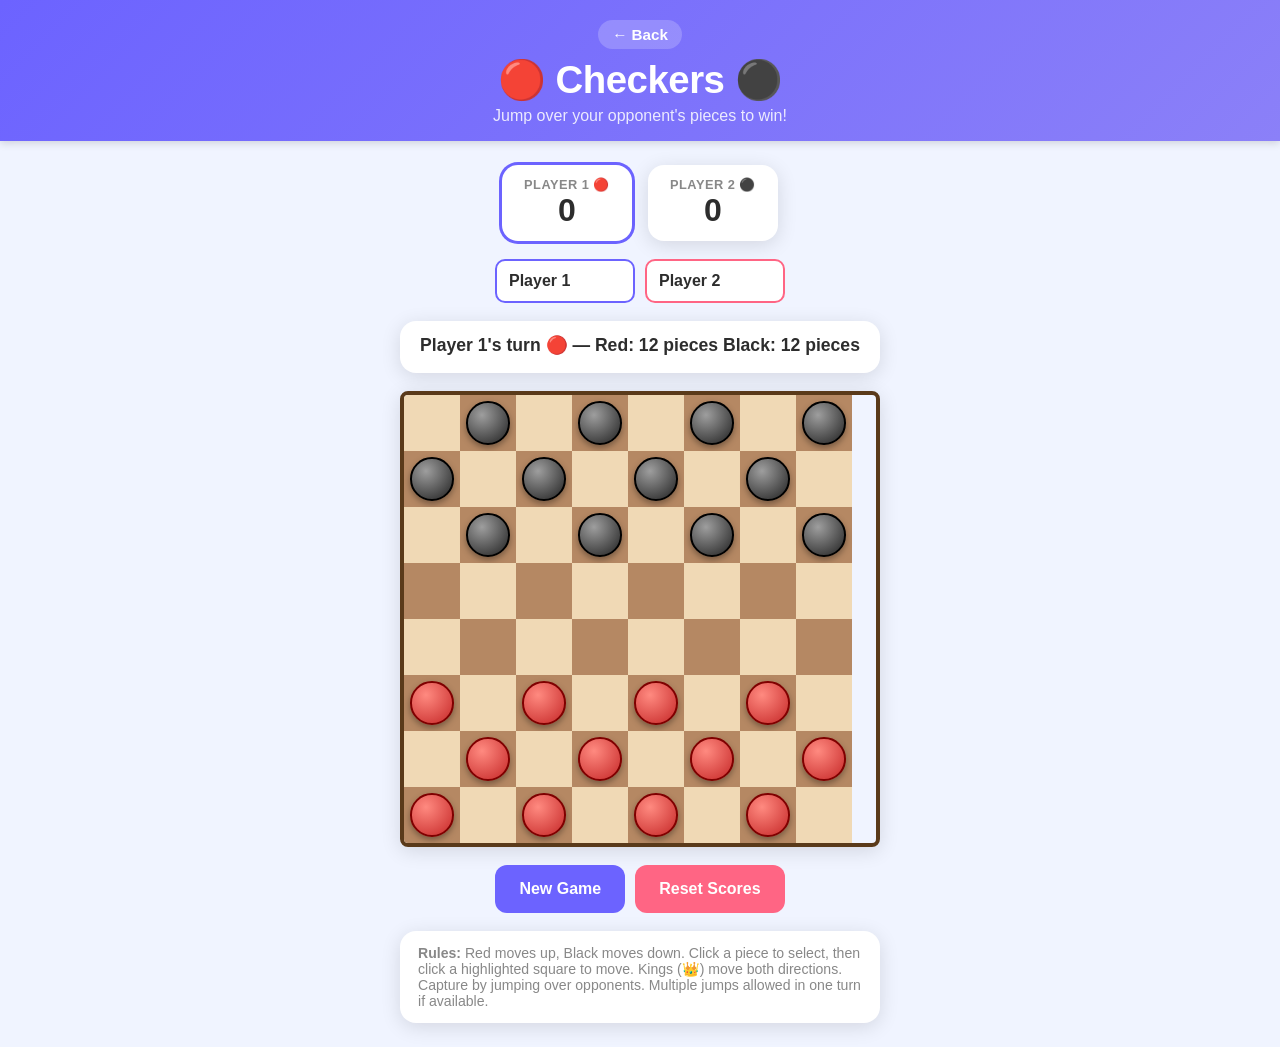
==== games/checkers/index.html @ c9b584e0 "Add casual games website: Tic-Tac-Toe, Checkers, Connect Four, Memory Match, Dots & Boxes Agent-Logs" ====
<!DOCTYPE html>
<html lang="en">
<head>
  <meta charset="UTF-8" />
  <meta name="viewport" content="width=device-width, initial-scale=1.0" />
  <title>Checkers 🔴</title>
  <link rel="stylesheet" href="../../css/styles.css" />
  <style>
    #ck-board {
      display: grid;
      grid-template-columns: repeat(8, 1fr);
      border: 4px solid #5a3a1a;
      border-radius: 8px;
      overflow: hidden;
      box-shadow: var(--shadow);
      touch-action: manipulation;
    }

    .ck-sq {
      aspect-ratio: 1;
      display: flex;
      align-items: center;
      justify-content: center;
      position: relative;
      cursor: pointer;
    }

    .ck-sq.light { background: #f0d9b5; }
    .ck-sq.dark  { background: #b58863; }
    .ck-sq.moveable { background: #aee571; cursor: pointer; }
    .ck-sq.selected { background: #f6f669; }

    .ck-piece {
      width: 78%;
      height: 78%;
      border-radius: 50%;
      display: flex;
      align-items: center;
      justify-content: center;
      font-size: 1.3rem;
      box-shadow: 0 3px 6px rgba(0,0,0,.35);
      transition: transform .1s;
      -webkit-user-select: none;
      user-select: none;
    }

    .ck-piece.p1 {
      background: radial-gradient(circle at 35% 30%, #ff8a80, #c62828);
      border: 2px solid #7f0000;
    }

    .ck-piece.p2 {
      background: radial-gradient(circle at 35% 30%, #9e9e9e, #212121);
      border: 2px solid #000;
    }

    .ck-piece.king::after {
      content: '👑';
      font-size: .8em;
      line-height: 1;
    }

    .ck-sq:active .ck-piece { transform: scale(.9); }
  </style>
</head>
<body>
  <header>
    <a class="back-link" href="../../">← Back</a>
    <h1>🔴 Checkers ⚫</h1>
    <p>Jump over your opponent's pieces to win!</p>
  </header>

  <main>
    <div class="game-wrapper">

      <!-- Scoreboard -->
      <div class="scoreboard">
        <div class="score-box active" id="ck-score-p1">
          <div class="player-label p1-label" id="ck-label-p1">Player 1 🔴</div>
          <div class="player-score" id="ck-pts-p1">0</div>
        </div>
        <div class="score-box" id="ck-score-p2">
          <div class="player-label p2-label" id="ck-label-p2">Player 2 ⚫</div>
          <div class="player-score" id="ck-pts-p2">0</div>
        </div>
      </div>

      <!-- Names -->
      <div style="display:flex;gap:10px;flex-wrap:wrap;justify-content:center;">
        <input id="ck-name-p1" type="text" maxlength="12" placeholder="Player 1" value="Player 1"
               style="font-size:1rem;font-weight:700;padding:8px 12px;border:2px solid var(--color-primary);border-radius:10px;width:140px;min-height:44px;color:var(--color-text);" />
        <input id="ck-name-p2" type="text" maxlength="12" placeholder="Player 2" value="Player 2"
               style="font-size:1rem;font-weight:700;padding:8px 12px;border:2px solid var(--color-secondary);border-radius:10px;width:140px;min-height:44px;color:var(--color-text);" />
      </div>

      <!-- Status -->
      <div class="status-bar" id="ck-status">Player 1's turn 🔴</div>

      <!-- Board -->
      <div style="width:100%;max-width:480px;">
        <div id="ck-board"></div>
      </div>

      <!-- Controls -->
      <div class="controls">
        <button class="btn btn-primary"   id="ck-btn-new">New Game</button>
        <button class="btn btn-secondary" id="ck-btn-reset">Reset Scores</button>
      </div>

      <!-- Rules hint -->
      <div style="max-width:480px;background:#fff;border-radius:var(--radius);box-shadow:var(--shadow);padding:14px 18px;font-size:.88rem;color:var(--color-muted);">
        <strong>Rules:</strong> Red moves up, Black moves down. Click a piece to select, then click a highlighted square to move.
        Kings (👑) move both directions. Capture by jumping over opponents. Multiple jumps allowed in one turn if available.
      </div>

    </div>

    <!-- Win overlay -->
    <div class="win-overlay hidden" id="ck-overlay">
      <div class="win-card">
        <div class="big-emoji" id="ck-win-emoji">🎉</div>
        <h2 id="ck-win-msg">Player 1 wins!</h2>
        <button class="btn btn-primary" id="ck-btn-again">Play Again</button>
      </div>
    </div>
  </main>

  <script>
  // Board is 8x8. Pieces only on dark squares.
  // board[row][col]: null | { player: 1|2, king: bool }
  // Player 1 = Red, starts bottom (rows 5-7), moves up (row decreases)
  // Player 2 = Black, starts top (rows 0-2), moves down (row increases)

  const SIZE = 8;
  let board, currentPlayer, selected, mustJumpFrom, gameOver;
  let scores = { 1: 0, 2: 0 };

  const boardEl   = document.getElementById('ck-board');
  const statusEl  = document.getElementById('ck-status');
  const overlay   = document.getElementById('ck-overlay');
  const winEmoji  = document.getElementById('ck-win-emoji');
  const winMsg    = document.getElementById('ck-win-msg');
  const nameP1El  = document.getElementById('ck-name-p1');
  const nameP2El  = document.getElementById('ck-name-p2');
  const labelP1El = document.getElementById('ck-label-p1');
  const labelP2El = document.getElementById('ck-label-p2');
  const scoreP1El = document.getElementById('ck-score-p1');
  const scoreP2El = document.getElementById('ck-score-p2');

  function p1() { return nameP1El.value.trim() || 'Player 1'; }
  function p2() { return nameP2El.value.trim() || 'Player 2'; }
  function nameOf(p) { return p === 1 ? p1() : p2(); }

  [nameP1El, nameP2El].forEach(el => el.addEventListener('input', () => {
    labelP1El.textContent = p1() + ' 🔴';
    labelP2El.textContent = p2() + ' ⚫';
  }));

  function initBoard() {
    board = Array.from({length: SIZE}, () => Array(SIZE).fill(null));
    for (let r = 0; r < SIZE; r++) {
      for (let c = 0; c < SIZE; c++) {
        if (isDark(r, c)) {
          if (r < 3) board[r][c] = { player: 2, king: false };
          else if (r > 4) board[r][c] = { player: 1, king: false };
        }
      }
    }
  }

  function isDark(r, c) { return (r + c) % 2 === 1; }

  function startGame() {
    initBoard();
    currentPlayer = 1;
    selected = null;
    mustJumpFrom = null;
    gameOver = false;
    overlay.classList.add('hidden');
    renderBoard();
    updateStatus();
    updateHighlight();
  }

  /* ---- Move logic ---- */
  function getMoves(r, c, jumpsOnly = false) {
    const piece = board[r][c];
    if (!piece) return [];
    const moves = [];
    const dirs = [];
    if (piece.player === 1 || piece.king) dirs.push([-1, -1], [-1, 1]); // up
    if (piece.player === 2 || piece.king) dirs.push([1, -1],  [1, 1]);  // down

    for (const [dr, dc] of dirs) {
      const nr = r + dr, nc = c + dc;
      if (!inBounds(nr, nc)) continue;
      if (!board[nr][nc]) {
        if (!jumpsOnly) moves.push({ type: 'move', to: [nr, nc], over: null });
      } else if (board[nr][nc].player !== piece.player) {
        const jr = nr + dr, jc = nc + dc;
        if (inBounds(jr, jc) && !board[jr][jc]) {
          moves.push({ type: 'jump', to: [jr, jc], over: [nr, nc] });
        }
      }
    }
    return moves;
  }

  function inBounds(r, c) { return r >= 0 && r < SIZE && c >= 0 && c < SIZE; }

  function allMovesForPlayer(p, jumpsOnly = false) {
    const all = [];
    for (let r = 0; r < SIZE; r++)
      for (let c = 0; c < SIZE; c++)
        if (board[r][c]?.player === p)
          getMoves(r, c, jumpsOnly).forEach(m => all.push({ r, c, ...m }));
    return all;
  }

  function hasJumps(p) { return allMovesForPlayer(p, true).length > 0; }

  /* ---- Render ---- */
  function renderBoard() {
    boardEl.innerHTML = '';
    const vw = Math.min(window.innerWidth, 480);
    const sqSize = Math.floor((vw - 32) / SIZE);

    const jumpsAvail = hasJumps(currentPlayer);
    let moveableSquares = new Set();

    if (mustJumpFrom) {
      const [mr, mc] = mustJumpFrom;
      getMoves(mr, mc, true).forEach(m => moveableSquares.add(m.to.join(',')));
    } else if (selected) {
      const moves = getMoves(selected[0], selected[1], jumpsAvail);
      moves.forEach(m => moveableSquares.add(m.to.join(',')));
    }

    for (let r = 0; r < SIZE; r++) {
      for (let c = 0; c < SIZE; c++) {
        const sq = document.createElement('div');
        const dark = isDark(r, c);
        const isSel  = selected && selected[0] === r && selected[1] === c;
        const isMove = dark && moveableSquares.has(`${r},${c}`);

        sq.className = 'ck-sq ' + (!dark ? 'light' : isSel ? 'selected' : isMove ? 'moveable' : 'dark');
        sq.style.width  = sqSize + 'px';
        sq.style.height = sqSize + 'px';

        const piece = board[r][c];
        if (piece) {
          const pd = document.createElement('div');
          pd.className = 'ck-piece p' + piece.player + (piece.king ? ' king' : '');
          sq.appendChild(pd);
        }

        sq.addEventListener('click', () => handleSquareClick(r, c));
        boardEl.appendChild(sq);
      }
    }

    boardEl.style.gridTemplateColumns = `repeat(${SIZE}, ${sqSize}px)`;
  }

  function handleSquareClick(r, c) {
    if (gameOver) return;

    const piece = board[r][c];
    const jumpsAvail = hasJumps(currentPlayer);
    const activeFrom = mustJumpFrom || selected;

    // Clicking own piece
    if (piece && piece.player === currentPlayer) {
      if (mustJumpFrom) return; // must continue jump chain
      selected = [r, c];
      renderBoard();
      return;
    }

    // Clicking empty square — try to move
    if (!piece && activeFrom) {
      const [fr, fc] = activeFrom;
      const moves = getMoves(fr, fc, jumpsAvail);
      const move = moves.find(m => m.to[0] === r && m.to[1] === c);
      if (move) {
        applyMove(fr, fc, move);
        return;
      }
    }

    // Click empty non-moveable or opponent — deselect
    if (!mustJumpFrom) { selected = null; renderBoard(); }
  }

  function applyMove(fr, fc, move) {
    const piece = board[fr][fc];
    board[move.to[0]][move.to[1]] = piece;
    board[fr][fc] = null;

    if (move.over) {
      board[move.over[0]][move.over[1]] = null;
    }

    // King promotion
    if (piece.player === 1 && move.to[0] === 0) piece.king = true;
    if (piece.player === 2 && move.to[0] === SIZE - 1) piece.king = true;

    // Multi-jump check
    if (move.over) {
      const furtherJumps = getMoves(move.to[0], move.to[1], true);
      if (furtherJumps.length > 0) {
        mustJumpFrom = move.to;
        selected = move.to;
        renderBoard();
        return;
      }
    }

    mustJumpFrom = null;
    selected = null;

    // Check win
    const opponent = currentPlayer === 1 ? 2 : 1;
    const oppMoves = allMovesForPlayer(opponent);
    const oppPieces = countPieces(opponent);

    if (oppPieces === 0 || oppMoves.length === 0) {
      gameOver = true;
      scores[currentPlayer]++;
      renderBoard();
      showWin(currentPlayer);
      updateScore();
      return;
    }

    currentPlayer = opponent;
    renderBoard();
    updateStatus();
    updateHighlight();
  }

  function countPieces(p) {
    let n = 0;
    for (let r = 0; r < SIZE; r++)
      for (let c = 0; c < SIZE; c++)
        if (board[r][c]?.player === p) n++;
    return n;
  }

  function updateStatus() {
    const disc = currentPlayer === 1 ? '🔴' : '⚫';
    const cnt1 = countPieces(1), cnt2 = countPieces(2);
    statusEl.textContent = `${nameOf(currentPlayer)}'s turn ${disc} — Red: ${cnt1} pieces  Black: ${cnt2} pieces`;
  }

  function updateHighlight() {
    scoreP1El.classList.toggle('active', currentPlayer === 1);
    scoreP2El.classList.toggle('active', currentPlayer === 2);
  }

  function updateScore() {
    document.getElementById('ck-pts-p1').textContent = scores[1];
    document.getElementById('ck-pts-p2').textContent = scores[2];
    scoreP1El.classList.remove('active');
    scoreP2El.classList.remove('active');
  }

  function showWin(p) {
    winEmoji.textContent = '🏆';
    winMsg.textContent   = `${nameOf(p)} wins!`;
    statusEl.textContent = `${nameOf(p)} wins! 🏆`;
    overlay.classList.remove('hidden');
  }

  document.getElementById('ck-btn-new').addEventListener('click', startGame);
  document.getElementById('ck-btn-reset').addEventListener('click', () => {
    scores = { 1: 0, 2: 0 };
    updateScore();
    startGame();
  });
  document.getElementById('ck-btn-again').addEventListener('click', startGame);

  window.addEventListener('resize', renderBoard);
  startGame();
  </script>
</body>
</html>
---- css/styles.css ----
/* =========================================================
   Casual Games – Global Stylesheet
   Optimised for phone & tablet touch screens
   ========================================================= */

*, *::before, *::after {
  box-sizing: border-box;
  margin: 0;
  padding: 0;
}

:root {
  --color-bg:       #f0f4ff;
  --color-surface:  #ffffff;
  --color-primary:  #6c63ff;
  --color-secondary:#ff6584;
  --color-accent:   #43e97b;
  --color-warning:  #f7971e;
  --color-text:     #2d2d2d;
  --color-muted:    #888;
  --radius:         16px;
  --shadow:         0 4px 20px rgba(0,0,0,.12);
  --transition:     .2s ease;
}

html, body {
  height: 100%;
  font-family: 'Segoe UI', 'Helvetica Neue', Arial, sans-serif;
  background: var(--color-bg);
  color: var(--color-text);
  -webkit-tap-highlight-color: transparent;
  touch-action: manipulation;
}

/* ---- Header ---- */
header {
  background: linear-gradient(135deg, var(--color-primary), #8b80f8);
  color: #fff;
  padding: 20px 16px 16px;
  text-align: center;
  box-shadow: 0 2px 8px rgba(0,0,0,.15);
}

header h1 {
  font-size: clamp(1.6rem, 5vw, 2.4rem);
  font-weight: 800;
  letter-spacing: -.5px;
}

header p {
  opacity: .85;
  font-size: 1rem;
  margin-top: 4px;
}

/* ---- Back link ---- */
.back-link {
  display: inline-flex;
  align-items: center;
  gap: 6px;
  color: #fff;
  text-decoration: none;
  font-size: .95rem;
  font-weight: 600;
  background: rgba(255,255,255,.2);
  border-radius: 20px;
  padding: 6px 14px;
  margin-bottom: 8px;
  transition: background var(--transition);
}

.back-link:hover, .back-link:focus {
  background: rgba(255,255,255,.35);
}

/* ---- Main layout ---- */
main {
  max-width: 900px;
  margin: 0 auto;
  padding: 24px 16px;
}

/* ---- Game cards grid ---- */
.games-grid {
  display: grid;
  grid-template-columns: repeat(auto-fill, minmax(200px, 1fr));
  gap: 20px;
}

.game-card {
  background: var(--color-surface);
  border-radius: var(--radius);
  box-shadow: var(--shadow);
  padding: 28px 16px 24px;
  text-align: center;
  text-decoration: none;
  color: var(--color-text);
  display: flex;
  flex-direction: column;
  align-items: center;
  gap: 10px;
  transition: transform var(--transition), box-shadow var(--transition);
  cursor: pointer;
  -webkit-user-select: none;
  user-select: none;
}

.game-card:hover, .game-card:focus {
  transform: translateY(-4px);
  box-shadow: 0 8px 28px rgba(0,0,0,.18);
  outline: none;
}

.game-card:active {
  transform: translateY(0);
}

.game-card .emoji {
  font-size: 3.2rem;
  line-height: 1;
}

.game-card h2 {
  font-size: 1.15rem;
  font-weight: 700;
}

.game-card p {
  font-size: .85rem;
  color: var(--color-muted);
  line-height: 1.4;
}

.badge {
  display: inline-block;
  background: var(--color-primary);
  color: #fff;
  border-radius: 12px;
  padding: 3px 10px;
  font-size: .75rem;
  font-weight: 600;
}

/* ---- Game page common styles ---- */
.game-wrapper {
  display: flex;
  flex-direction: column;
  align-items: center;
  gap: 18px;
}

/* ---- Status / announcement bar ---- */
.status-bar {
  width: 100%;
  max-width: 480px;
  background: var(--color-surface);
  border-radius: var(--radius);
  box-shadow: var(--shadow);
  padding: 14px 20px;
  text-align: center;
  font-size: 1.1rem;
  font-weight: 700;
  min-height: 52px;
}

/* ---- Controls row ---- */
.controls {
  display: flex;
  flex-wrap: wrap;
  gap: 10px;
  justify-content: center;
  width: 100%;
  max-width: 480px;
}

/* ---- Buttons ---- */
.btn {
  display: inline-flex;
  align-items: center;
  justify-content: center;
  gap: 6px;
  padding: 12px 24px;
  font-size: 1rem;
  font-weight: 700;
  border: none;
  border-radius: 12px;
  cursor: pointer;
  transition: filter var(--transition), transform var(--transition);
  -webkit-user-select: none;
  user-select: none;
  min-height: 48px;
}

.btn:active {
  transform: scale(.96);
}

.btn-primary   { background: var(--color-primary);   color: #fff; }
.btn-secondary { background: var(--color-secondary); color: #fff; }
.btn-accent    { background: var(--color-accent);    color: #fff; }
.btn-warning   { background: var(--color-warning);   color: #fff; }

.btn:hover, .btn:focus {
  filter: brightness(1.08);
  outline: none;
}

/* ---- Select / label ---- */
label {
  font-weight: 600;
  font-size: .95rem;
  display: flex;
  align-items: center;
  gap: 6px;
}

select {
  font-size: .95rem;
  font-weight: 600;
  padding: 8px 12px;
  border: 2px solid var(--color-primary);
  border-radius: 10px;
  background: #fff;
  cursor: pointer;
  min-height: 44px;
  color: var(--color-text);
}

/* ---- Score board ---- */
.scoreboard {
  display: flex;
  gap: 16px;
  justify-content: center;
  flex-wrap: wrap;
}

.score-box {
  background: var(--color-surface);
  border-radius: var(--radius);
  box-shadow: var(--shadow);
  padding: 12px 22px;
  text-align: center;
  min-width: 90px;
}

.score-box .player-label {
  font-size: .8rem;
  font-weight: 600;
  text-transform: uppercase;
  letter-spacing: .5px;
  color: var(--color-muted);
}

.score-box .player-score {
  font-size: 2rem;
  font-weight: 800;
}

.score-box.active {
  box-shadow: 0 0 0 3px var(--color-primary);
}

/* ---- Win overlay ---- */
.win-overlay {
  position: fixed;
  inset: 0;
  background: rgba(0,0,0,.55);
  display: flex;
  align-items: center;
  justify-content: center;
  z-index: 100;
  padding: 20px;
  animation: fadeIn .25s ease;
}

@keyframes fadeIn {
  from { opacity: 0; }
  to   { opacity: 1; }
}

.win-card {
  background: var(--color-surface);
  border-radius: 24px;
  padding: 36px 32px;
  text-align: center;
  box-shadow: 0 12px 48px rgba(0,0,0,.3);
  max-width: 320px;
  width: 100%;
  display: flex;
  flex-direction: column;
  align-items: center;
  gap: 14px;
}

.win-card .big-emoji {
  font-size: 5rem;
  line-height: 1;
  animation: bounce .6s ease infinite alternate;
}

@keyframes bounce {
  from { transform: translateY(0); }
  to   { transform: translateY(-12px); }
}

.win-card h2 {
  font-size: 1.6rem;
  font-weight: 800;
}

.hidden {
  display: none !important;
}

/* ---- Responsive ---- */
@media (max-width: 420px) {
  .games-grid {
    grid-template-columns: 1fr 1fr;
    gap: 12px;
  }

  .game-card {
    padding: 20px 10px 18px;
  }

  .game-card .emoji {
    font-size: 2.4rem;
  }
}
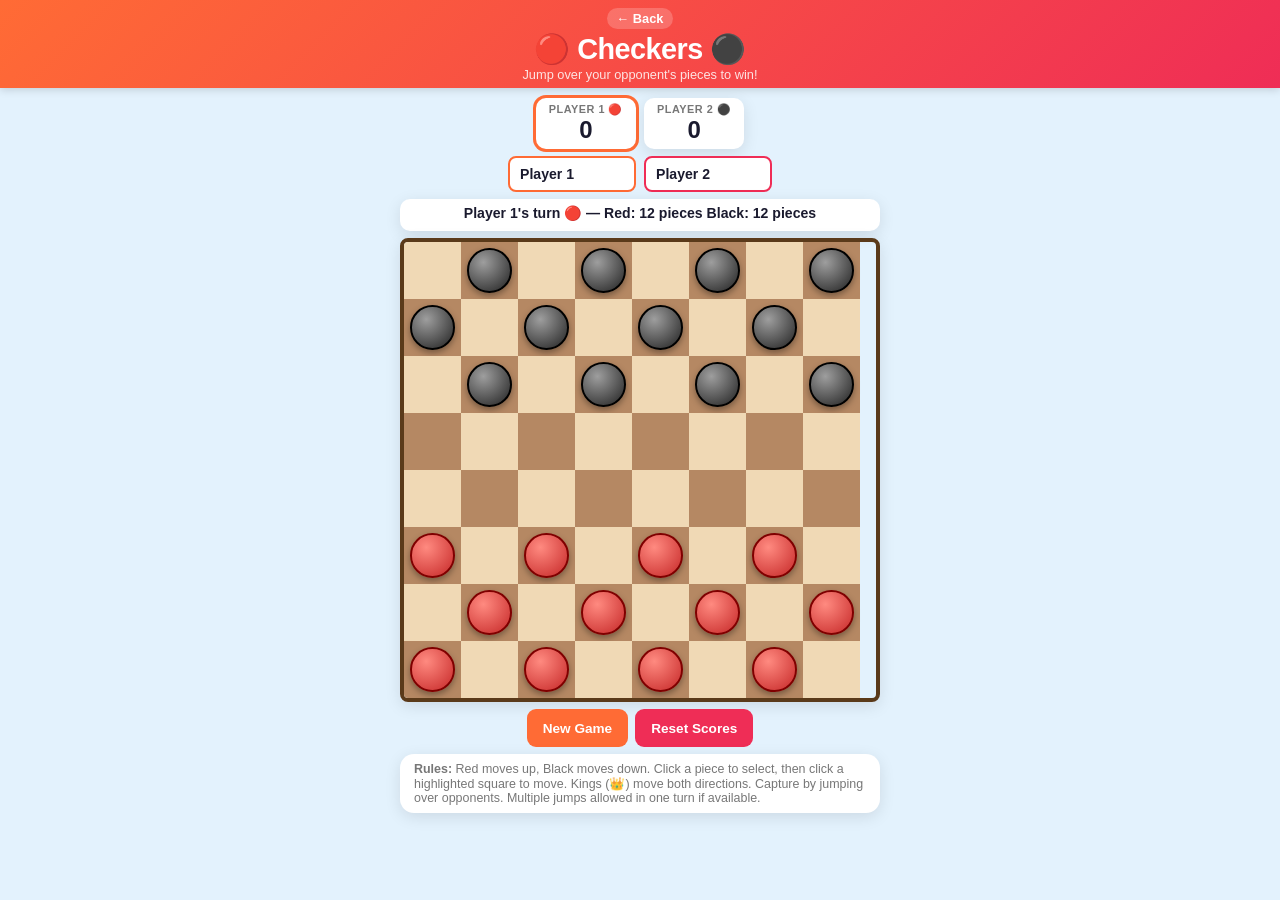
==== commit 827397e4: "feat: new color scheme, compact no-scroll layout, add Snake/Whack-a-Mole/Pong games Agent-Logs-Url: " ====
--- a/games/checkers/index.html
+++ b/games/checkers/index.html
@@ -6,6 +6,8 @@
   <title>Checkers 🔴</title>
   <link rel="stylesheet" href="../../css/styles.css" />
   <style>
+    html, body { overflow: hidden; }
+
     #ck-board {
       display: grid;
       grid-template-columns: repeat(8, 1fr);
@@ -86,11 +88,10 @@
       </div>
 
       <!-- Names -->
-      <div style="display:flex;gap:10px;flex-wrap:wrap;justify-content:center;">
-        <input id="ck-name-p1" type="text" maxlength="12" placeholder="Player 1" value="Player 1"
-               style="font-size:1rem;font-weight:700;padding:8px 12px;border:2px solid var(--color-primary);border-radius:10px;width:140px;min-height:44px;color:var(--color-text);" />
+      <div class="name-row">
+        <input id="ck-name-p1" type="text" maxlength="12" placeholder="Player 1" value="Player 1" />
         <input id="ck-name-p2" type="text" maxlength="12" placeholder="Player 2" value="Player 2"
-               style="font-size:1rem;font-weight:700;padding:8px 12px;border:2px solid var(--color-secondary);border-radius:10px;width:140px;min-height:44px;color:var(--color-text);" />
+               style="border-color:var(--color-secondary);" />
       </div>
 
       <!-- Status -->
@@ -108,7 +109,7 @@
       </div>
 
       <!-- Rules hint -->
-      <div style="max-width:480px;background:#fff;border-radius:var(--radius);box-shadow:var(--shadow);padding:14px 18px;font-size:.88rem;color:var(--color-muted);">
+      <div style="max-width:480px;background:#fff;border-radius:var(--radius);box-shadow:var(--shadow);padding:8px 14px;font-size:.78rem;color:var(--color-muted);">
         <strong>Rules:</strong> Red moves up, Black moves down. Click a piece to select, then click a highlighted square to move.
         Kings (👑) move both directions. Capture by jumping over opponents. Multiple jumps allowed in one turn if available.
       </div>
@@ -222,8 +223,9 @@
   /* ---- Render ---- */
   function renderBoard() {
     boardEl.innerHTML = '';
-    const vw = Math.min(window.innerWidth, 480);
-    const sqSize = Math.floor((vw - 32) / SIZE);
+    const maxByW = Math.floor((Math.min(window.innerWidth, 480) - 24) / SIZE);
+    const maxByH = Math.floor((window.innerHeight - 280) / SIZE);
+    const sqSize = Math.max(28, Math.min(maxByW, maxByH));
 
     const jumpsAvail = hasJumps(currentPlayer);
     let moveableSquares = new Set();
--- a/css/styles.css
+++ b/css/styles.css
@@ -1,6 +1,6 @@
 /* =========================================================
    Casual Games – Global Stylesheet
-   Optimised for phone & tablet touch screens
+   Kid-friendly colour scheme · No-scroll layout
    ========================================================= */
 
 *, *::before, *::after {
@@ -10,16 +10,16 @@
 }
 
 :root {
-  --color-bg:       #f0f4ff;
+  --color-bg:       #E3F2FD;
   --color-surface:  #ffffff;
-  --color-primary:  #6c63ff;
-  --color-secondary:#ff6584;
-  --color-accent:   #43e97b;
-  --color-warning:  #f7971e;
-  --color-text:     #2d2d2d;
-  --color-muted:    #888;
-  --radius:         16px;
-  --shadow:         0 4px 20px rgba(0,0,0,.12);
+  --color-primary:  #FF6B35;
+  --color-secondary:#EF2D56;
+  --color-accent:   #0EAD69;
+  --color-warning:  #F7B731;
+  --color-text:     #1A1A2E;
+  --color-muted:    #777;
+  --radius:         14px;
+  --shadow:         0 4px 16px rgba(0,0,0,.10);
   --transition:     .2s ease;
 }
 
@@ -32,40 +32,45 @@
   touch-action: manipulation;
 }
 
+/* ---- Player label colours ---- */
+.p1-label { color: var(--color-primary); }
+.p2-label { color: var(--color-secondary); }
+
 /* ---- Header ---- */
 header {
-  background: linear-gradient(135deg, var(--color-primary), #8b80f8);
+  background: linear-gradient(135deg, #FF6B35, #EF2D56);
   color: #fff;
-  padding: 20px 16px 16px;
+  padding: 8px 16px 6px;
   text-align: center;
   box-shadow: 0 2px 8px rgba(0,0,0,.15);
+  flex-shrink: 0;
 }
 
 header h1 {
-  font-size: clamp(1.6rem, 5vw, 2.4rem);
+  font-size: clamp(1.15rem, 4vw, 1.8rem);
   font-weight: 800;
   letter-spacing: -.5px;
 }
 
 header p {
   opacity: .85;
-  font-size: 1rem;
-  margin-top: 4px;
+  font-size: .8rem;
+  margin-top: 1px;
 }
 
 /* ---- Back link ---- */
 .back-link {
   display: inline-flex;
   align-items: center;
-  gap: 6px;
+  gap: 5px;
   color: #fff;
   text-decoration: none;
-  font-size: .95rem;
+  font-size: .8rem;
   font-weight: 600;
   background: rgba(255,255,255,.2);
-  border-radius: 20px;
-  padding: 6px 14px;
-  margin-bottom: 8px;
+  border-radius: 14px;
+  padding: 3px 10px;
+  margin-bottom: 3px;
   transition: background var(--transition);
 }
 
@@ -77,28 +82,29 @@
 main {
   max-width: 900px;
   margin: 0 auto;
-  padding: 24px 16px;
+  padding: 10px 12px;
+  width: 100%;
 }
 
 /* ---- Game cards grid ---- */
 .games-grid {
   display: grid;
-  grid-template-columns: repeat(auto-fill, minmax(200px, 1fr));
-  gap: 20px;
+  grid-template-columns: repeat(auto-fill, minmax(155px, 1fr));
+  gap: 14px;
 }
 
 .game-card {
   background: var(--color-surface);
   border-radius: var(--radius);
   box-shadow: var(--shadow);
-  padding: 28px 16px 24px;
+  padding: 18px 12px 14px;
   text-align: center;
   text-decoration: none;
   color: var(--color-text);
   display: flex;
   flex-direction: column;
   align-items: center;
-  gap: 10px;
+  gap: 7px;
   transition: transform var(--transition), box-shadow var(--transition);
   cursor: pointer;
   -webkit-user-select: none;
@@ -106,8 +112,8 @@
 }
 
 .game-card:hover, .game-card:focus {
-  transform: translateY(-4px);
-  box-shadow: 0 8px 28px rgba(0,0,0,.18);
+  transform: translateY(-3px);
+  box-shadow: 0 8px 24px rgba(0,0,0,.16);
   outline: none;
 }
 
@@ -116,28 +122,28 @@
 }
 
 .game-card .emoji {
-  font-size: 3.2rem;
+  font-size: 2.6rem;
   line-height: 1;
 }
 
 .game-card h2 {
-  font-size: 1.15rem;
+  font-size: 1rem;
   font-weight: 700;
 }
 
 .game-card p {
-  font-size: .85rem;
+  font-size: .76rem;
   color: var(--color-muted);
-  line-height: 1.4;
+  line-height: 1.3;
 }
 
 .badge {
   display: inline-block;
   background: var(--color-primary);
   color: #fff;
-  border-radius: 12px;
-  padding: 3px 10px;
-  font-size: .75rem;
+  border-radius: 10px;
+  padding: 2px 8px;
+  font-size: .68rem;
   font-weight: 600;
 }
 
@@ -146,7 +152,7 @@
   display: flex;
   flex-direction: column;
   align-items: center;
-  gap: 18px;
+  gap: 7px;
 }
 
 /* ---- Status / announcement bar ---- */
@@ -154,20 +160,20 @@
   width: 100%;
   max-width: 480px;
   background: var(--color-surface);
-  border-radius: var(--radius);
+  border-radius: 10px;
   box-shadow: var(--shadow);
-  padding: 14px 20px;
-  text-align: center;
-  font-size: 1.1rem;
+  padding: 6px 14px;
+  text-align: center;
+  font-size: .88rem;
   font-weight: 700;
-  min-height: 52px;
+  min-height: 32px;
 }
 
 /* ---- Controls row ---- */
 .controls {
   display: flex;
   flex-wrap: wrap;
-  gap: 10px;
+  gap: 7px;
   justify-content: center;
   width: 100%;
   max-width: 480px;
@@ -178,17 +184,17 @@
   display: inline-flex;
   align-items: center;
   justify-content: center;
-  gap: 6px;
-  padding: 12px 24px;
-  font-size: 1rem;
+  gap: 5px;
+  padding: 7px 16px;
+  font-size: .85rem;
   font-weight: 700;
   border: none;
-  border-radius: 12px;
+  border-radius: 9px;
   cursor: pointer;
   transition: filter var(--transition), transform var(--transition);
   -webkit-user-select: none;
   user-select: none;
-  min-height: 48px;
+  min-height: 38px;
 }
 
 .btn:active {
@@ -198,7 +204,7 @@
 .btn-primary   { background: var(--color-primary);   color: #fff; }
 .btn-secondary { background: var(--color-secondary); color: #fff; }
 .btn-accent    { background: var(--color-accent);    color: #fff; }
-.btn-warning   { background: var(--color-warning);   color: #fff; }
+.btn-warning   { background: var(--color-warning);   color: #1A1A2E; }
 
 .btn:hover, .btn:focus {
   filter: brightness(1.08);
@@ -208,43 +214,43 @@
 /* ---- Select / label ---- */
 label {
   font-weight: 600;
-  font-size: .95rem;
-  display: flex;
-  align-items: center;
-  gap: 6px;
+  font-size: .82rem;
+  display: flex;
+  align-items: center;
+  gap: 5px;
 }
 
 select {
-  font-size: .95rem;
-  font-weight: 600;
-  padding: 8px 12px;
+  font-size: .82rem;
+  font-weight: 600;
+  padding: 5px 9px;
   border: 2px solid var(--color-primary);
-  border-radius: 10px;
+  border-radius: 8px;
   background: #fff;
   cursor: pointer;
-  min-height: 44px;
+  min-height: 34px;
   color: var(--color-text);
 }
 
 /* ---- Score board ---- */
 .scoreboard {
   display: flex;
-  gap: 16px;
+  gap: 8px;
   justify-content: center;
   flex-wrap: wrap;
 }
 
 .score-box {
   background: var(--color-surface);
-  border-radius: var(--radius);
+  border-radius: 10px;
   box-shadow: var(--shadow);
-  padding: 12px 22px;
-  text-align: center;
-  min-width: 90px;
+  padding: 5px 13px;
+  text-align: center;
+  min-width: 66px;
 }
 
 .score-box .player-label {
-  font-size: .8rem;
+  font-size: .68rem;
   font-weight: 600;
   text-transform: uppercase;
   letter-spacing: .5px;
@@ -252,12 +258,37 @@
 }
 
 .score-box .player-score {
-  font-size: 2rem;
+  font-size: 1.5rem;
   font-weight: 800;
 }
 
 .score-box.active {
   box-shadow: 0 0 0 3px var(--color-primary);
+}
+
+/* ---- Shared name input row ---- */
+.name-row {
+  display: flex;
+  gap: 8px;
+  flex-wrap: wrap;
+  justify-content: center;
+}
+
+.name-row input {
+  font-size: .88rem;
+  font-weight: 700;
+  padding: 5px 10px;
+  border: 2px solid var(--color-primary);
+  border-radius: 8px;
+  width: 128px;
+  min-height: 36px;
+  color: var(--color-text);
+  background: #fff;
+}
+
+.name-row input:focus {
+  outline: none;
+  border-color: var(--color-secondary);
 }
 
 /* ---- Win overlay ---- */
@@ -280,31 +311,31 @@
 
 .win-card {
   background: var(--color-surface);
-  border-radius: 24px;
-  padding: 36px 32px;
+  border-radius: 20px;
+  padding: 28px 24px;
   text-align: center;
   box-shadow: 0 12px 48px rgba(0,0,0,.3);
-  max-width: 320px;
+  max-width: 300px;
   width: 100%;
   display: flex;
   flex-direction: column;
   align-items: center;
-  gap: 14px;
+  gap: 12px;
 }
 
 .win-card .big-emoji {
-  font-size: 5rem;
+  font-size: 4rem;
   line-height: 1;
   animation: bounce .6s ease infinite alternate;
 }
 
 @keyframes bounce {
   from { transform: translateY(0); }
-  to   { transform: translateY(-12px); }
+  to   { transform: translateY(-10px); }
 }
 
 .win-card h2 {
-  font-size: 1.6rem;
+  font-size: 1.4rem;
   font-weight: 800;
 }
 
@@ -316,14 +347,14 @@
 @media (max-width: 420px) {
   .games-grid {
     grid-template-columns: 1fr 1fr;
-    gap: 12px;
+    gap: 10px;
   }
 
   .game-card {
-    padding: 20px 10px 18px;
+    padding: 14px 8px 12px;
   }
 
   .game-card .emoji {
-    font-size: 2.4rem;
+    font-size: 2rem;
   }
 }
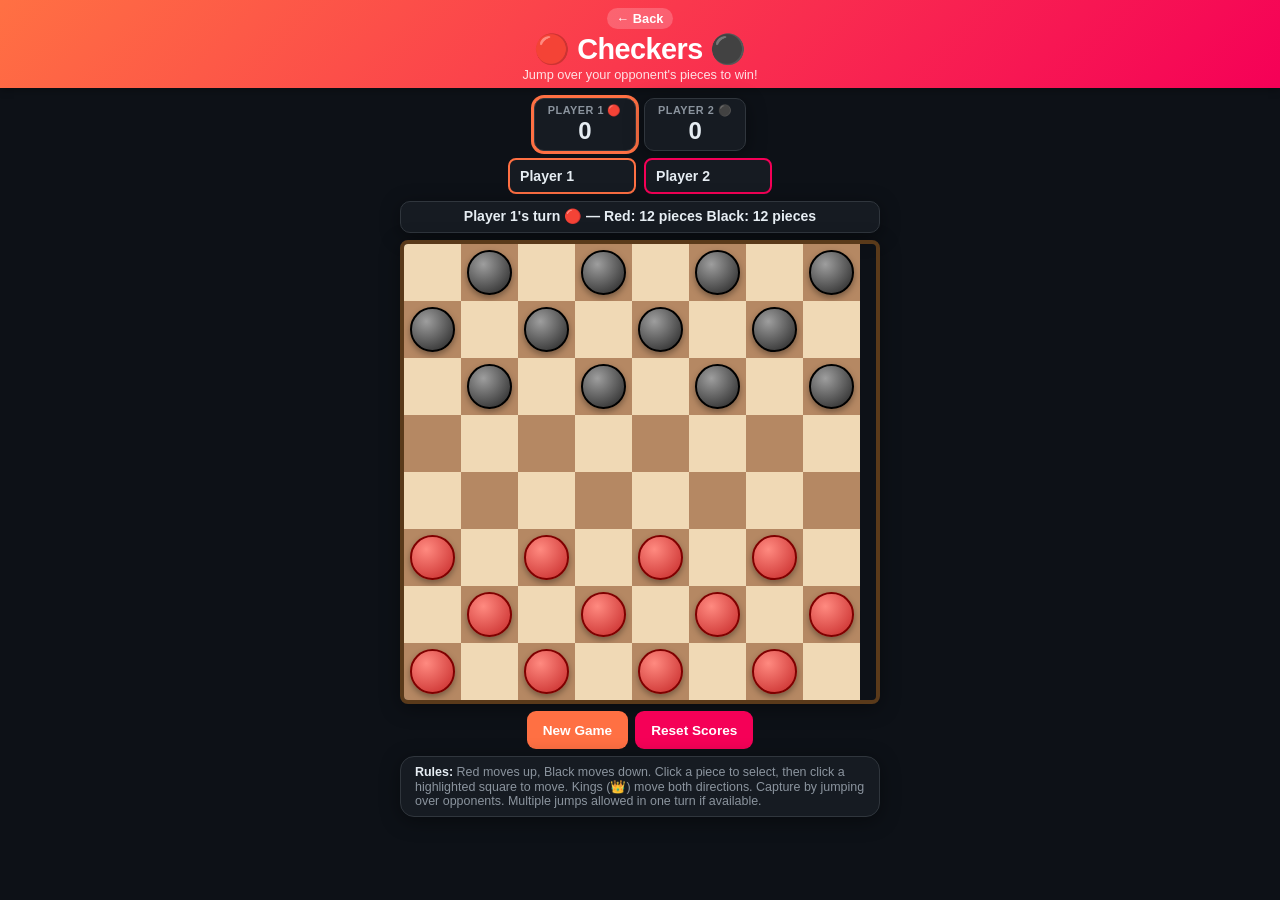
==== commit 0cbe15d1: "feat: dark theme, responsive fixes, snake/pong bugs fixed Agent-Logs-Url: https://github.com/nubianl" ====
--- a/games/checkers/index.html
+++ b/games/checkers/index.html
@@ -109,8 +109,8 @@
       </div>
 
       <!-- Rules hint -->
-      <div style="max-width:480px;background:#fff;border-radius:var(--radius);box-shadow:var(--shadow);padding:8px 14px;font-size:.78rem;color:var(--color-muted);">
-        <strong>Rules:</strong> Red moves up, Black moves down. Click a piece to select, then click a highlighted square to move.
+      <div style="max-width:480px;background:var(--color-surface);border:1px solid var(--color-border);border-radius:var(--radius);box-shadow:var(--shadow);padding:8px 14px;font-size:.78rem;color:var(--color-muted);">
+        <strong style="color:var(--color-text)">Rules:</strong> Red moves up, Black moves down. Click a piece to select, then click a highlighted square to move.
         Kings (👑) move both directions. Capture by jumping over opponents. Multiple jumps allowed in one turn if available.
       </div>
 
@@ -224,7 +224,7 @@
   function renderBoard() {
     boardEl.innerHTML = '';
     const maxByW = Math.floor((Math.min(window.innerWidth, 480) - 24) / SIZE);
-    const maxByH = Math.floor((window.innerHeight - 280) / SIZE);
+    const maxByH = Math.floor((window.innerHeight - 325) / SIZE);
     const sqSize = Math.max(28, Math.min(maxByW, maxByH));
 
     const jumpsAvail = hasJumps(currentPlayer);
--- a/css/styles.css
+++ b/css/styles.css
@@ -1,6 +1,6 @@
 /* =========================================================
    Casual Games – Global Stylesheet
-   Kid-friendly colour scheme · No-scroll layout
+   Modern dark theme · No-scroll layout
    ========================================================= */
 
 *, *::before, *::after {
@@ -10,16 +10,18 @@
 }
 
 :root {
-  --color-bg:       #E3F2FD;
-  --color-surface:  #ffffff;
-  --color-primary:  #FF6B35;
-  --color-secondary:#EF2D56;
-  --color-accent:   #0EAD69;
-  --color-warning:  #F7B731;
-  --color-text:     #1A1A2E;
-  --color-muted:    #777;
+  --color-bg:       #0d1117;
+  --color-surface:  #161b22;
+  --color-card:     #21262d;
+  --color-border:   #30363d;
+  --color-primary:  #ff7043;
+  --color-secondary:#f50057;
+  --color-accent:   #00c853;
+  --color-warning:  #ffd600;
+  --color-text:     #e6edf3;
+  --color-muted:    #8b949e;
   --radius:         14px;
-  --shadow:         0 4px 16px rgba(0,0,0,.10);
+  --shadow:         0 4px 20px rgba(0,0,0,.40);
   --transition:     .2s ease;
 }
 
@@ -30,6 +32,7 @@
   color: var(--color-text);
   -webkit-tap-highlight-color: transparent;
   touch-action: manipulation;
+  overflow: hidden;
 }
 
 /* ---- Player label colours ---- */
@@ -38,11 +41,11 @@
 
 /* ---- Header ---- */
 header {
-  background: linear-gradient(135deg, #FF6B35, #EF2D56);
+  background: linear-gradient(135deg, #ff7043, #f50057);
   color: #fff;
   padding: 8px 16px 6px;
   text-align: center;
-  box-shadow: 0 2px 8px rgba(0,0,0,.15);
+  box-shadow: 0 2px 8px rgba(0,0,0,.3);
   flex-shrink: 0;
 }
 
@@ -94,7 +97,8 @@
 }
 
 .game-card {
-  background: var(--color-surface);
+  background: var(--color-card);
+  border: 1px solid var(--color-border);
   border-radius: var(--radius);
   box-shadow: var(--shadow);
   padding: 18px 12px 14px;
@@ -113,8 +117,9 @@
 
 .game-card:hover, .game-card:focus {
   transform: translateY(-3px);
-  box-shadow: 0 8px 24px rgba(0,0,0,.16);
+  box-shadow: 0 8px 28px rgba(0,0,0,.50);
   outline: none;
+  border-color: var(--color-primary);
 }
 
 .game-card:active {
@@ -160,6 +165,7 @@
   width: 100%;
   max-width: 480px;
   background: var(--color-surface);
+  border: 1px solid var(--color-border);
   border-radius: 10px;
   box-shadow: var(--shadow);
   padding: 6px 14px;
@@ -167,6 +173,7 @@
   font-size: .88rem;
   font-weight: 700;
   min-height: 32px;
+  color: var(--color-text);
 }
 
 /* ---- Controls row ---- */
@@ -204,7 +211,7 @@
 .btn-primary   { background: var(--color-primary);   color: #fff; }
 .btn-secondary { background: var(--color-secondary); color: #fff; }
 .btn-accent    { background: var(--color-accent);    color: #fff; }
-.btn-warning   { background: var(--color-warning);   color: #1A1A2E; }
+.btn-warning   { background: var(--color-warning);   color: #0d1117; }
 
 .btn:hover, .btn:focus {
   filter: brightness(1.08);
@@ -218,6 +225,7 @@
   display: flex;
   align-items: center;
   gap: 5px;
+  color: var(--color-text);
 }
 
 select {
@@ -226,7 +234,7 @@
   padding: 5px 9px;
   border: 2px solid var(--color-primary);
   border-radius: 8px;
-  background: #fff;
+  background: var(--color-surface);
   cursor: pointer;
   min-height: 34px;
   color: var(--color-text);
@@ -242,6 +250,7 @@
 
 .score-box {
   background: var(--color-surface);
+  border: 1px solid var(--color-border);
   border-radius: 10px;
   box-shadow: var(--shadow);
   padding: 5px 13px;
@@ -260,6 +269,7 @@
 .score-box .player-score {
   font-size: 1.5rem;
   font-weight: 800;
+  color: var(--color-text);
 }
 
 .score-box.active {
@@ -283,7 +293,7 @@
   width: 128px;
   min-height: 36px;
   color: var(--color-text);
-  background: #fff;
+  background: var(--color-surface);
 }
 
 .name-row input:focus {
@@ -311,10 +321,11 @@
 
 .win-card {
   background: var(--color-surface);
+  border: 1px solid var(--color-border);
   border-radius: 20px;
   padding: 28px 24px;
   text-align: center;
-  box-shadow: 0 12px 48px rgba(0,0,0,.3);
+  box-shadow: 0 12px 48px rgba(0,0,0,.6);
   max-width: 300px;
   width: 100%;
   display: flex;
@@ -337,6 +348,7 @@
 .win-card h2 {
   font-size: 1.4rem;
   font-weight: 800;
+  color: var(--color-text);
 }
 
 .hidden {
